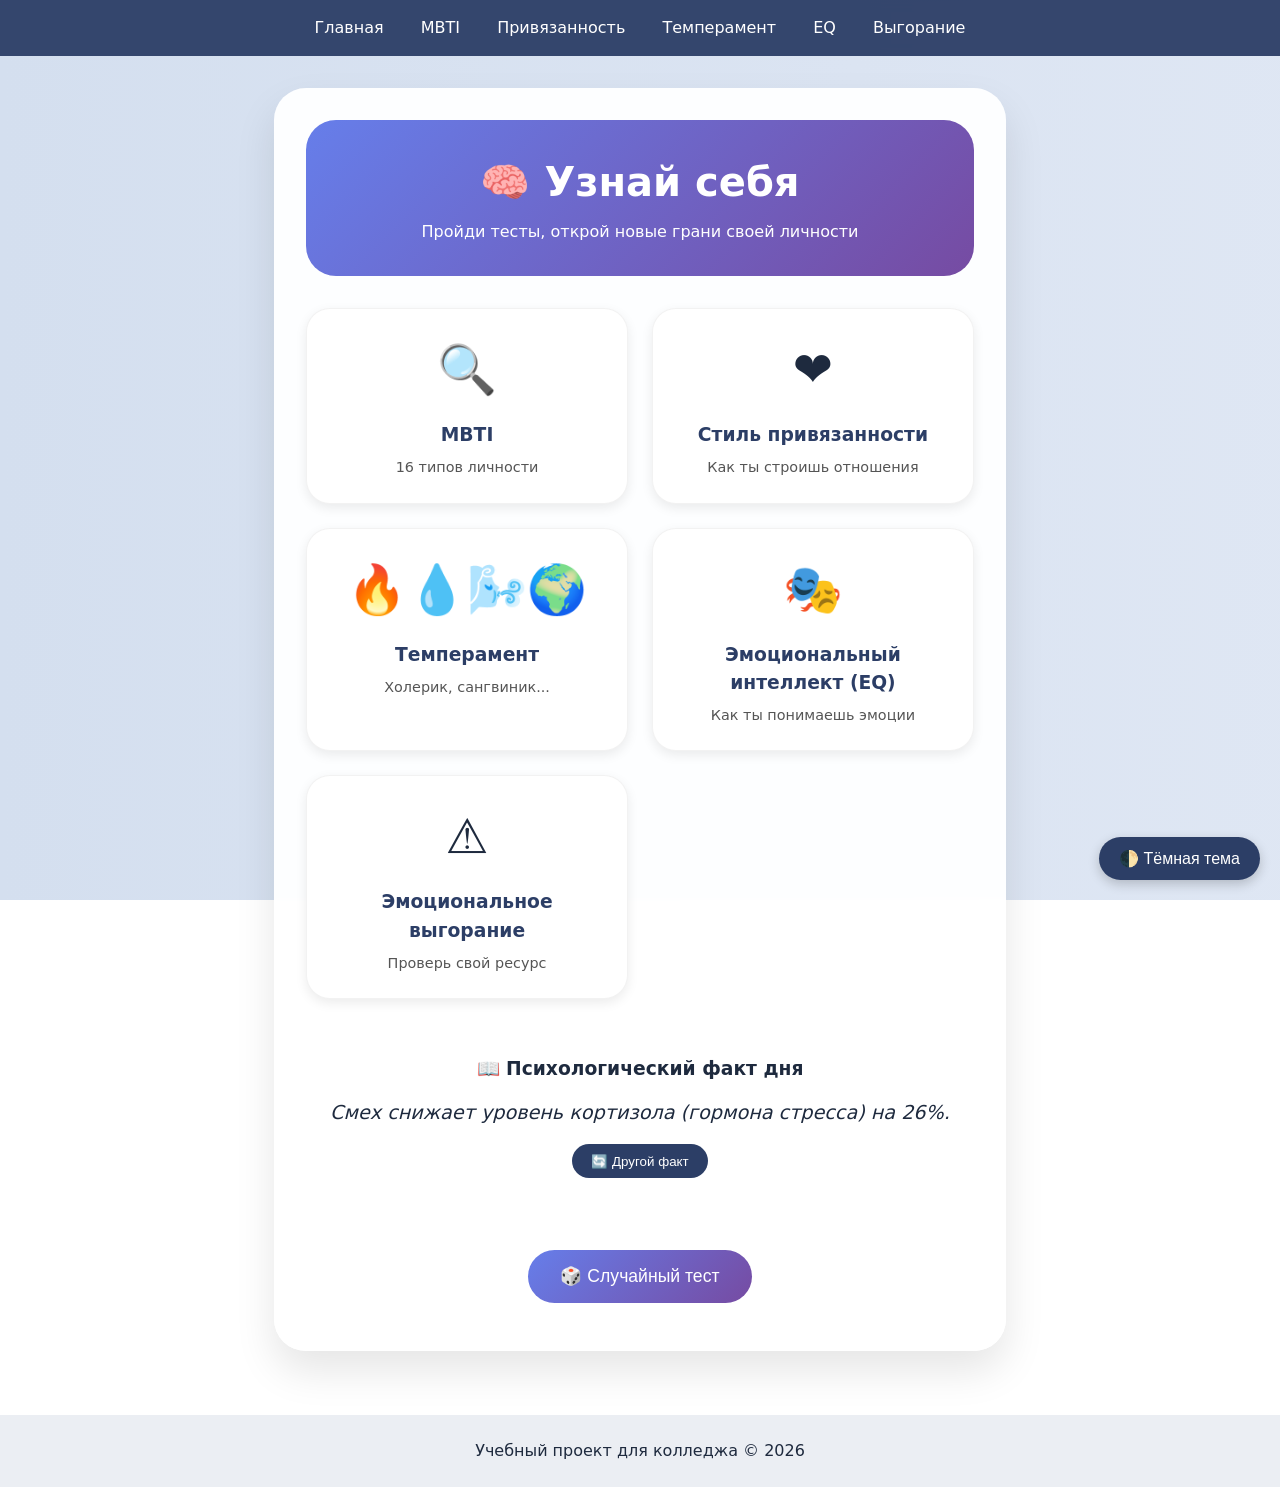
==== index.html @ 81d7da12 "Add files via upload" ====
<!DOCTYPE html>
<html lang="ru">
<head>
    <meta charset="UTF-8">
    <meta name="viewport" content="width=device-width, initial-scale=1.0">
    <title>Психотест | Самопознание</title>
    <link rel="stylesheet" href="style.css">
    <style>
        .hero {
            text-align: center;
            padding: 2rem 1rem;
            background: linear-gradient(135deg, #667eea, #764ba2);
            border-radius: 30px;
            color: white;
            margin-bottom: 2rem;
        }
        .hero h1 { color: white; font-size: 2.5rem; margin-bottom: 0.5rem; }
        .cards-grid {
            display: grid;
            grid-template-columns: repeat(auto-fit, minmax(260px, 1fr));
            gap: 1.5rem;
            margin: 2rem 0;
        }
        .test-card {
            background: var(--card-bg-solid);
            border-radius: 24px;
            padding: 1.5rem;
            transition: all 0.3s ease;
            text-align: center;
            text-decoration: none;
            color: var(--text-color);
            display: block;
            border: 1px solid var(--border-color);
        }
        .test-card:hover { transform: translateY(-8px); box-shadow: 0 20px 30px -10px rgba(0,0,0,0.2); }
        .test-icon { font-size: 3rem; margin-bottom: 1rem; }
        .test-card h3 { margin: 0.5rem 0; color: #2c3e66; }
        body.dark .test-card h3 { color: #8ab3cf; }
        .fact-section {
            background: var(--fact-bg);
            border-radius: 24px;
            padding: 1.5rem;
            margin: 2rem 0;
            text-align: center;
            backdrop-filter: blur(4px);
        }
        .fact-text { font-size: 1.2rem; font-style: italic; margin: 1rem 0; color: var(--text-color); }
        .random-test-btn {
            background: linear-gradient(135deg, #667eea, #764ba2);
            border: none;
            padding: 1rem 2rem;
            font-size: 1.1rem;
            margin: 1rem auto;
            display: inline-block;
            width: auto;
        }
        .saved-result-section {
            background: var(--card-bg-solid);
            border-radius: 24px;
            padding: 1rem;
            margin-bottom: 2rem;
            text-align: center;
            border: 1px solid var(--border-color);
        }
    </style>
</head>
<body>
    <header>
        <nav>
            <a href="index.html">Главная</a>
            <a href="mbti.html">MBTI</a>
            <a href="attachment.html">Привязанность</a>
            <a href="temperament.html">Темперамент</a>
            <a href="eq-test.html">EQ</a>
            <a href="burnout-test.html">Выгорание</a>
        </nav>
    </header>
    <main>
        <div class="hero">
            <h1>🧠 Узнай себя</h1>
            <p>Пройди тесты, открой новые грани своей личности</p>
        </div>

        <!-- Блок с сохранённым результатом MBTI -->
        <div id="saved-result" class="saved-result-section" style="display: none;"></div>

        <div class="cards-grid">
            <a href="mbti.html" class="test-card"><div class="test-icon">🔍</div><h3>MBTI</h3><p>16 типов личности</p></a>
            <a href="attachment.html" class="test-card"><div class="test-icon">❤️</div><h3>Стиль привязанности</h3><p>Как ты строишь отношения</p></a>
            <a href="temperament.html" class="test-card"><div class="test-icon">🔥💧🌬️🌍</div><h3>Темперамент</h3><p>Холерик, сангвиник...</p></a>
            <a href="eq-test.html" class="test-card"><div class="test-icon">🎭</div><h3>Эмоциональный интеллект (EQ)</h3><p>Как ты понимаешь эмоции</p></a>
            <a href="burnout-test.html" class="test-card"><div class="test-icon">⚠️</div><h3>Эмоциональное выгорание</h3><p>Проверь свой ресурс</p></a>
        </div>

        <div class="fact-section">
            <h3>📖 Психологический факт дня</h3>
            <div class="fact-text" id="factDisplay">Загрузка...</div>
            <button class="refresh-fact" onclick="showRandomFact()">🔄 Другой факт</button>
        </div>

        <div style="text-align: center;">
            <button class="random-test-btn" onclick="randomTest()">🎲 Случайный тест</button>
        </div>
    </main>
    <footer><p>Учебный проект для колледжа © 2026</p></footer>

    <!-- Кнопка переключения темы -->
    <button class="theme-toggle" onclick="toggleTheme()">🌓 Тёмная тема</button>

    <script>
        const facts = [
            "Люди с высокой самооценкой реже страдают от депрессии.",
            "Смех снижает уровень кортизола (гормона стресса) на 26%.",
            "Оптимисты живут в среднем на 7-10 лет дольше пессимистов.",
            "Мозг обрабатывает визуальную информацию в 60 000 раз быстрее, чем текст.",
            "Объятия повышают уровень окситоцина и снижают тревожность.",
            "Ведение дневника благодарности улучшает качество сна.",
            "Люди, которые читают художественную литературу, лучше понимают эмоции других.",
            "Цвет синий снижает частоту пульса и успокаивает.",
            "Прогулки на природе в течение 20 минут снижают уровень стресса.",
            "Самодисциплина важнее IQ для достижения успеха."
        ];

        function showRandomFact() {
            const randomIndex = Math.floor(Math.random() * facts.length);
            document.getElementById("factDisplay").textContent = facts[randomIndex];
        }

        function randomTest() {
            const tests = ["mbti.html", "attachment.html", "temperament.html", "eq-test.html", "burnout-test.html"];
            window.location.href = tests[Math.floor(Math.random() * tests.length)];
        }

        // Тёмная тема
        function toggleTheme() {
            document.body.classList.toggle('dark');
            const btn = document.querySelector('.theme-toggle');
            if (document.body.classList.contains('dark')) {
                btn.textContent = '☀️ Светлая тема';
                localStorage.setItem('theme', 'dark');
            } else {
                btn.textContent = '🌓 Тёмная тема';
                localStorage.setItem('theme', 'light');
            }
        }

        // Загрузка сохранённой темы
        const savedTheme = localStorage.getItem('theme');
        if (savedTheme === 'dark') {
            document.body.classList.add('dark');
            document.querySelector('.theme-toggle').textContent = '☀️ Светлая тема';
        }

        // Загрузка сохранённого результата MBTI
        const savedType = localStorage.getItem('lastMBTI');
        const savedDesc = localStorage.getItem('lastMBTIdesc');
        if (savedType && savedDesc) {
            const savedDiv = document.getElementById('saved-result');
            savedDiv.style.display = 'block';
            savedDiv.innerHTML = `
                <strong>📊 Ваш последний результат MBTI:</strong> ${savedType}<br>
                <small>${savedDesc.substring(0, 120)}...</small><br>
                <a href="mbti.html" style="color: #4a6fa5;">Пройти заново →</a>
            `;
        }

        showRandomFact();
    </script>
</body>
</html>
---- style.css ----
* {
    margin: 0;
    padding: 0;
    box-sizing: border-box;
}

/* Светлая тема (по умолчанию) */
:root {
    --bg-gradient-start: #d4dfef;
    --bg-gradient-middle: #c8d5e8;
    --bg-gradient-end: #e2e9f5;
    --card-bg: rgba(255, 255, 255, 0.94);
    --text-color: #1e2a3e;
    --header-bg: rgba(44, 62, 102, 0.95);
    --nav-link: white;
    --card-bg-solid: white;
    --border-color: rgba(0,0,0,0.05);
    --btn-bg: #2c3e66;
    --btn-hover: #1e3a5f;
    --footer-bg: rgba(233, 237, 242, 0.9);
    --fact-bg: rgba(255, 255, 255, 0.85);
    --result-bg: linear-gradient(135deg, #eef2fa, #e8edf5);
}

/* Тёмная тема */
body.dark {
    --bg-gradient-start: #1a1a2e;
    --bg-gradient-middle: #16213e;
    --bg-gradient-end: #0f3460;
    --card-bg: rgba(30, 30, 50, 0.95);
    --text-color: #e0e0e0;
    --header-bg: rgba(10, 15, 30, 0.95);
    --nav-link: #ddd;
    --card-bg-solid: #1e1e2e;
    --border-color: rgba(255,255,255,0.1);
    --btn-bg: #4a6fa5;
    --btn-hover: #6b8cae;
    --footer-bg: rgba(20, 20, 40, 0.9);
    --fact-bg: rgba(30, 30, 50, 0.85);
    --result-bg: linear-gradient(135deg, #1e2a3a, #162030);
}

body {
    font-family: system-ui, -apple-system, 'Segoe UI', Roboto, sans-serif;
    color: var(--text-color);
    line-height: 1.5;
    min-height: 100vh;
    display: flex;
    flex-direction: column;
    background: linear-gradient(270deg, var(--bg-gradient-start), var(--bg-gradient-middle), var(--bg-gradient-end), var(--bg-gradient-start));
    background-size: 400% 400%;
    animation: gradientShift 15s ease infinite;
    background-attachment: fixed;
    transition: background 0.3s, color 0.3s;
}

@keyframes gradientShift {
    0% { background-position: 0% 50%; }
    50% { background-position: 100% 50%; }
    100% { background-position: 0% 50%; }
}

header {
    background: var(--header-bg);
    backdrop-filter: blur(5px);
    padding: 1rem;
    text-align: center;
    position: sticky;
    top: 0;
    z-index: 100;
    transition: background 0.3s;
}

nav a {
    color: var(--nav-link);
    margin: 0 1rem;
    text-decoration: none;
    font-weight: 500;
    transition: all 0.3s;
    display: inline-block;
}

nav a:hover {
    text-decoration: underline;
    transform: translateY(-2px);
}

/* Кнопка переключения темы */
.theme-toggle {
    position: fixed;
    bottom: 20px;
    right: 20px;
    background: var(--btn-bg);
    color: white;
    border: none;
    border-radius: 50px;
    padding: 12px 20px;
    cursor: pointer;
    z-index: 1000;
    font-size: 1rem;
    box-shadow: 0 4px 12px rgba(0,0,0,0.2);
    transition: all 0.3s;
}

.theme-toggle:hover {
    transform: scale(1.05);
    background: var(--btn-hover);
}

main {
    flex: 1;
    max-width: 900px;
    margin: 2rem auto;
    padding: 2rem;
    background: var(--card-bg);
    backdrop-filter: blur(2px);
    border-radius: 32px;
    box-shadow: 0 20px 40px rgba(0, 0, 0, 0.1);
    min-height: 60vh;
    transition: background 0.3s;
}

h1 {
    font-size: 2rem;
    margin-bottom: 1.5rem;
    color: #1e466e;
    text-align: center;
}

body.dark h1 {
    color: #8ab3cf;
}

ul {
    list-style: none;
    padding: 0;
}
li {
    margin: 1rem 0;
}
.button {
    display: inline-block;
    background: var(--btn-bg);
    color: white;
    padding: 0.75rem 1.5rem;
    border-radius: 40px;
    text-decoration: none;
    font-weight: bold;
    transition: all 0.3s;
}
.button:hover {
    background: var(--btn-hover);
    transform: translateY(-2px);
    box-shadow: 0 5px 15px rgba(0,0,0,0.2);
}

footer {
    text-align: center;
    padding: 1.5rem;
    background: var(--footer-bg);
    margin-top: 2rem;
    transition: background 0.3s;
}

.cards-grid {
    display: grid;
    grid-template-columns: repeat(auto-fit, minmax(260px, 1fr));
    gap: 1.5rem;
    margin: 2rem 0;
}

.test-card {
    background: var(--card-bg-solid);
    border-radius: 24px;
    padding: 1.5rem;
    transition: all 0.3s ease;
    text-align: center;
    text-decoration: none;
    color: var(--text-color);
    display: block;
    box-shadow: 0 4px 12px rgba(0,0,0,0.08);
    border: 1px solid var(--border-color);
}

.test-card:hover {
    transform: translateY(-8px);
    box-shadow: 0 20px 30px -10px rgba(0,0,0,0.2);
}

.test-icon {
    font-size: 3rem;
    margin-bottom: 1rem;
}

.test-card h3 {
    margin: 0.5rem 0;
    color: #2c3e66;
}

body.dark .test-card h3 {
    color: #8ab3cf;
}

.test-card p {
    font-size: 0.9rem;
    color: #555;
}

body.dark .test-card p {
    color: #aaa;
}

.question-card {
    background: var(--card-bg-solid);
    border-radius: 20px;
    padding: 1.5rem;
    margin-bottom: 1.5rem;
    box-shadow: 0 4px 12px rgba(0,0,0,0.08);
    border: 1px solid var(--border-color);
}

.options-row {
    display: flex;
    gap: 0.75rem;
    flex-wrap: wrap;
    margin-top: 1rem;
}

.opt-btn, .score-btn {
    padding: 0.7rem 1.2rem;
    border: 1px solid #ccc;
    border-radius: 40px;
    background: #f9f9f9;
    cursor: pointer;
    transition: all 0.2s;
    text-align: center;
    font-size: 0.95rem;
    color: #1e2a3e;
}

body.dark .opt-btn, body.dark .score-btn {
    background: #2a2a3e;
    border-color: #4a4a6a;
    color: #e0e0e0;
}

.opt-btn:hover, .score-btn:hover {
    background: #e0e7ff;
    border-color: #2c3e66;
    transform: scale(1.02);
}

body.dark .opt-btn:hover, body.dark .score-btn:hover {
    background: #4a6fa5;
    border-color: #8ab3cf;
}

.result-area {
    background: var(--result-bg);
    border-radius: 24px;
    padding: 1.5rem;
    margin-top: 2rem;
    text-align: center;
}

button {
    padding: 0.6rem 1.2rem;
    background: var(--btn-bg);
    color: white;
    border: none;
    border-radius: 40px;
    cursor: pointer;
    transition: all 0.2s;
}

button:hover {
    background: var(--btn-hover);
    transform: scale(1.02);
}

.type-name {
    font-size: 1.8rem;
    font-weight: bold;
    color: #1e466e;
    margin-bottom: 1rem;
}

body.dark .type-name {
    color: #8ab3cf;
}

.fact-section {
    background: var(--fact-bg);
    border-radius: 24px;
    padding: 1.5rem;
    margin: 2rem 0;
    text-align: center;
    backdrop-filter: blur(4px);
    transition: background 0.3s;
}

.fact-text {
    font-size: 1.2rem;
    font-style: italic;
    margin: 1rem 0;
    color: var(--text-color);
}

.random-test-btn {
    background: linear-gradient(135deg, #667eea, #764ba2);
    border: none;
    padding: 1rem 2rem;
    font-size: 1.1rem;
    margin: 1rem auto;
    display: inline-block;
    width: auto;
}

/* Секция сохранённого результата */
.saved-result-section {
    background: var(--card-bg-solid);
    border-radius: 24px;
    padding: 1rem;
    margin-bottom: 2rem;
    text-align: center;
    border: 1px solid var(--border-color);
}
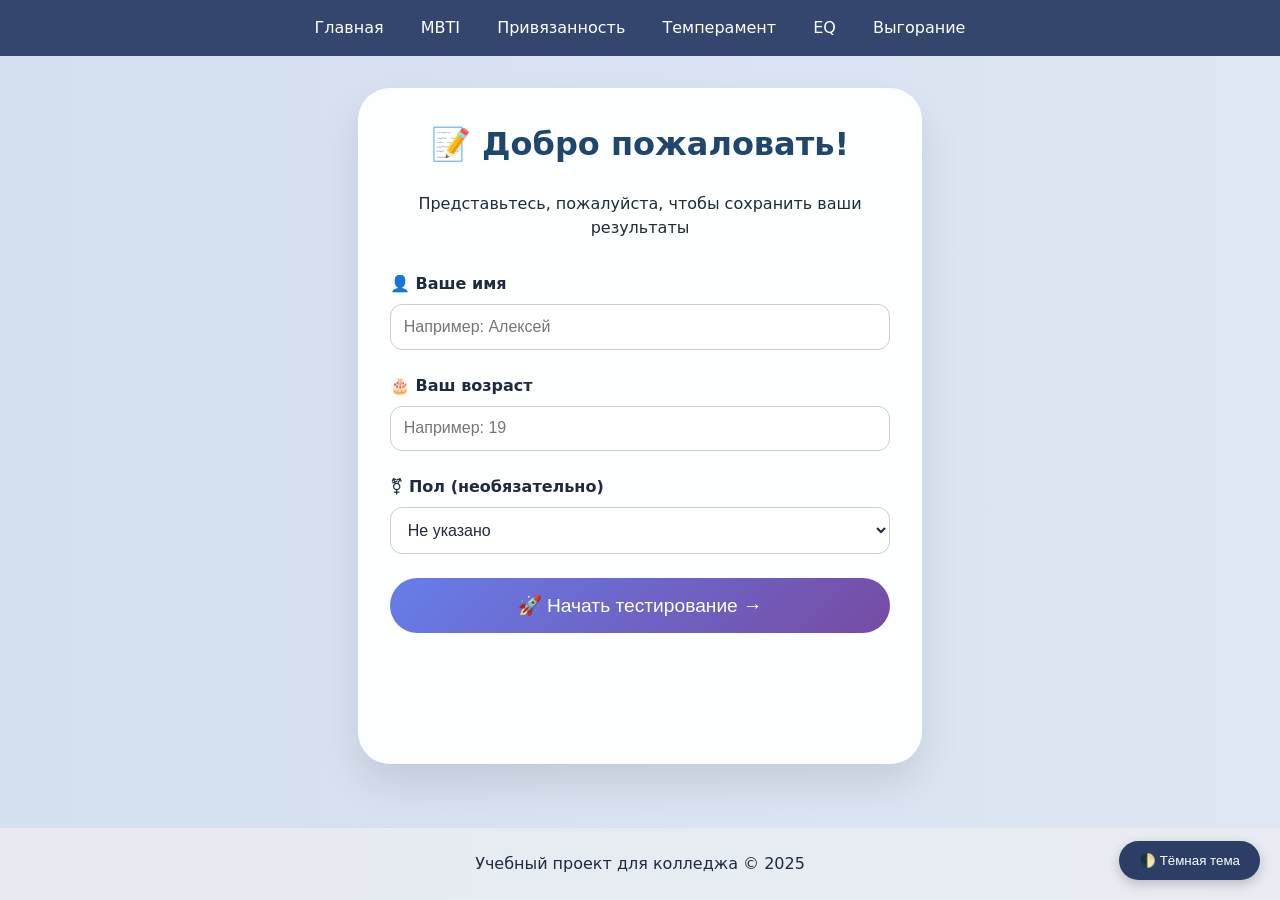
==== commit 344dc842: "1.0.0 Новая версия сайта с регистрацией и личным кабинетом." ====
--- a/index.html
+++ b/index.html
@@ -15,12 +15,14 @@
             margin-bottom: 2rem;
         }
         .hero h1 { color: white; font-size: 2.5rem; margin-bottom: 0.5rem; }
+        
         .cards-grid {
             display: grid;
             grid-template-columns: repeat(auto-fit, minmax(260px, 1fr));
             gap: 1.5rem;
             margin: 2rem 0;
         }
+        
         .test-card {
             background: var(--card-bg-solid);
             border-radius: 24px;
@@ -32,10 +34,12 @@
             display: block;
             border: 1px solid var(--border-color);
         }
+        
         .test-card:hover { transform: translateY(-8px); box-shadow: 0 20px 30px -10px rgba(0,0,0,0.2); }
         .test-icon { font-size: 3rem; margin-bottom: 1rem; }
         .test-card h3 { margin: 0.5rem 0; color: #2c3e66; }
         body.dark .test-card h3 { color: #8ab3cf; }
+        
         .fact-section {
             background: var(--fact-bg);
             border-radius: 24px;
@@ -44,7 +48,9 @@
             text-align: center;
             backdrop-filter: blur(4px);
         }
+        
         .fact-text { font-size: 1.2rem; font-style: italic; margin: 1rem 0; color: var(--text-color); }
+        
         .random-test-btn {
             background: linear-gradient(135deg, #667eea, #764ba2);
             border: none;
@@ -54,14 +60,21 @@
             display: inline-block;
             width: auto;
         }
-        .saved-result-section {
-            background: var(--card-bg-solid);
+        
+        .user-greeting {
+            background: linear-gradient(135deg, #667eea20, #764ba220);
             border-radius: 24px;
-            padding: 1rem;
+            padding: 1rem 1.5rem;
             margin-bottom: 2rem;
-            text-align: center;
-            border: 1px solid var(--border-color);
+            display: flex;
+            justify-content: space-between;
+            align-items: center;
+            flex-wrap: wrap;
         }
+        
+        .logout-btn { background: #e74c3c; padding: 0.5rem 1rem; border: none; border-radius: 40px; color: white; cursor: pointer; }
+        .profile-link { background: #2c3e66; padding: 0.5rem 1rem; border-radius: 40px; color: white; text-decoration: none; margin-right: 1rem; }
+        .greeting-buttons { display: flex; gap: 0.5rem; align-items: center; }
     </style>
 </head>
 <body>
@@ -73,17 +86,24 @@
             <a href="temperament.html">Темперамент</a>
             <a href="eq-test.html">EQ</a>
             <a href="burnout-test.html">Выгорание</a>
+            <a href="profile.html">📊 Мои результаты</a>
         </nav>
     </header>
+    
     <main>
+        <div id="userGreeting" class="user-greeting" style="display: none;">
+            <div id="userInfo"></div>
+            <div class="greeting-buttons">
+                <a href="profile.html" class="profile-link">📊 Мои результаты</a>
+                <button class="logout-btn" onclick="logout()">🚪 Выйти</button>
+            </div>
+        </div>
+        
         <div class="hero">
             <h1>🧠 Узнай себя</h1>
             <p>Пройди тесты, открой новые грани своей личности</p>
         </div>
-
-        <!-- Блок с сохранённым результатом MBTI -->
-        <div id="saved-result" class="saved-result-section" style="display: none;"></div>
-
+        
         <div class="cards-grid">
             <a href="mbti.html" class="test-card"><div class="test-icon">🔍</div><h3>MBTI</h3><p>16 типов личности</p></a>
             <a href="attachment.html" class="test-card"><div class="test-icon">❤️</div><h3>Стиль привязанности</h3><p>Как ты строишь отношения</p></a>
@@ -91,20 +111,19 @@
             <a href="eq-test.html" class="test-card"><div class="test-icon">🎭</div><h3>Эмоциональный интеллект (EQ)</h3><p>Как ты понимаешь эмоции</p></a>
             <a href="burnout-test.html" class="test-card"><div class="test-icon">⚠️</div><h3>Эмоциональное выгорание</h3><p>Проверь свой ресурс</p></a>
         </div>
-
+        
         <div class="fact-section">
             <h3>📖 Психологический факт дня</h3>
             <div class="fact-text" id="factDisplay">Загрузка...</div>
             <button class="refresh-fact" onclick="showRandomFact()">🔄 Другой факт</button>
         </div>
-
+        
         <div style="text-align: center;">
             <button class="random-test-btn" onclick="randomTest()">🎲 Случайный тест</button>
         </div>
     </main>
-    <footer><p>Учебный проект для колледжа © 2026</p></footer>
-
-    <!-- Кнопка переключения темы -->
+    
+    <footer><p>Учебный проект для колледжа © 2025</p></footer>
     <button class="theme-toggle" onclick="toggleTheme()">🌓 Тёмная тема</button>
 
     <script>
@@ -120,18 +139,34 @@
             "Прогулки на природе в течение 20 минут снижают уровень стресса.",
             "Самодисциплина важнее IQ для достижения успеха."
         ];
-
+        
         function showRandomFact() {
             const randomIndex = Math.floor(Math.random() * facts.length);
             document.getElementById("factDisplay").textContent = facts[randomIndex];
         }
-
+        
         function randomTest() {
             const tests = ["mbti.html", "attachment.html", "temperament.html", "eq-test.html", "burnout-test.html"];
             window.location.href = tests[Math.floor(Math.random() * tests.length)];
         }
-
-        // Тёмная тема
+        
+        function loadUserData() {
+            const isRegistered = localStorage.getItem('isRegistered');
+            const user = JSON.parse(localStorage.getItem('currentUser'));
+            if (isRegistered === 'true' && user) {
+                document.getElementById('userGreeting').style.display = 'flex';
+                document.getElementById('userInfo').innerHTML = `👋 <strong>${user.name}</strong>, ${user.age} лет ${user.gender ? '· ' + user.gender : ''}`;
+            } else {
+                window.location.href = 'register.html';
+            }
+        }
+        
+        function logout() {
+            localStorage.removeItem('isRegistered');
+            localStorage.removeItem('currentUser');
+            window.location.href = 'register.html';
+        }
+        
         function toggleTheme() {
             document.body.classList.toggle('dark');
             const btn = document.querySelector('.theme-toggle');
@@ -143,27 +178,14 @@
                 localStorage.setItem('theme', 'light');
             }
         }
-
-        // Загрузка сохранённой темы
+        
         const savedTheme = localStorage.getItem('theme');
         if (savedTheme === 'dark') {
             document.body.classList.add('dark');
             document.querySelector('.theme-toggle').textContent = '☀️ Светлая тема';
         }
-
-        // Загрузка сохранённого результата MBTI
-        const savedType = localStorage.getItem('lastMBTI');
-        const savedDesc = localStorage.getItem('lastMBTIdesc');
-        if (savedType && savedDesc) {
-            const savedDiv = document.getElementById('saved-result');
-            savedDiv.style.display = 'block';
-            savedDiv.innerHTML = `
-                <strong>📊 Ваш последний результат MBTI:</strong> ${savedType}<br>
-                <small>${savedDesc.substring(0, 120)}...</small><br>
-                <a href="mbti.html" style="color: #4a6fa5;">Пройти заново →</a>
-            `;
-        }
-
+        
+        loadUserData();
         showRandomFact();
     </script>
 </body>
--- a/style.css
+++ b/style.css
@@ -4,7 +4,6 @@
     box-sizing: border-box;
 }
 
-/* Светлая тема (по умолчанию) */
 :root {
     --bg-gradient-start: #d4dfef;
     --bg-gradient-middle: #c8d5e8;
@@ -12,7 +11,6 @@
     --card-bg: rgba(255, 255, 255, 0.94);
     --text-color: #1e2a3e;
     --header-bg: rgba(44, 62, 102, 0.95);
-    --nav-link: white;
     --card-bg-solid: white;
     --border-color: rgba(0,0,0,0.05);
     --btn-bg: #2c3e66;
@@ -22,7 +20,6 @@
     --result-bg: linear-gradient(135deg, #eef2fa, #e8edf5);
 }
 
-/* Тёмная тема */
 body.dark {
     --bg-gradient-start: #1a1a2e;
     --bg-gradient-middle: #16213e;
@@ -30,7 +27,6 @@
     --card-bg: rgba(30, 30, 50, 0.95);
     --text-color: #e0e0e0;
     --header-bg: rgba(10, 15, 30, 0.95);
-    --nav-link: #ddd;
     --card-bg-solid: #1e1e2e;
     --border-color: rgba(255,255,255,0.1);
     --btn-bg: #4a6fa5;
@@ -68,11 +64,10 @@
     position: sticky;
     top: 0;
     z-index: 100;
-    transition: background 0.3s;
 }
 
 nav a {
-    color: var(--nav-link);
+    color: white;
     margin: 0 1rem;
     text-decoration: none;
     font-weight: 500;
@@ -85,7 +80,6 @@
     transform: translateY(-2px);
 }
 
-/* Кнопка переключения темы */
 .theme-toggle {
     position: fixed;
     bottom: 20px;
@@ -97,14 +91,7 @@
     padding: 12px 20px;
     cursor: pointer;
     z-index: 1000;
-    font-size: 1rem;
     box-shadow: 0 4px 12px rgba(0,0,0,0.2);
-    transition: all 0.3s;
-}
-
-.theme-toggle:hover {
-    transform: scale(1.05);
-    background: var(--btn-hover);
 }
 
 main {
@@ -117,7 +104,6 @@
     border-radius: 32px;
     box-shadow: 0 20px 40px rgba(0, 0, 0, 0.1);
     min-height: 60vh;
-    transition: background 0.3s;
 }
 
 h1 {
@@ -131,13 +117,6 @@
     color: #8ab3cf;
 }
 
-ul {
-    list-style: none;
-    padding: 0;
-}
-li {
-    margin: 1rem 0;
-}
 .button {
     display: inline-block;
     background: var(--btn-bg);
@@ -148,10 +127,10 @@
     font-weight: bold;
     transition: all 0.3s;
 }
+
 .button:hover {
     background: var(--btn-hover);
     transform: translateY(-2px);
-    box-shadow: 0 5px 15px rgba(0,0,0,0.2);
 }
 
 footer {
@@ -159,55 +138,6 @@
     padding: 1.5rem;
     background: var(--footer-bg);
     margin-top: 2rem;
-    transition: background 0.3s;
-}
-
-.cards-grid {
-    display: grid;
-    grid-template-columns: repeat(auto-fit, minmax(260px, 1fr));
-    gap: 1.5rem;
-    margin: 2rem 0;
-}
-
-.test-card {
-    background: var(--card-bg-solid);
-    border-radius: 24px;
-    padding: 1.5rem;
-    transition: all 0.3s ease;
-    text-align: center;
-    text-decoration: none;
-    color: var(--text-color);
-    display: block;
-    box-shadow: 0 4px 12px rgba(0,0,0,0.08);
-    border: 1px solid var(--border-color);
-}
-
-.test-card:hover {
-    transform: translateY(-8px);
-    box-shadow: 0 20px 30px -10px rgba(0,0,0,0.2);
-}
-
-.test-icon {
-    font-size: 3rem;
-    margin-bottom: 1rem;
-}
-
-.test-card h3 {
-    margin: 0.5rem 0;
-    color: #2c3e66;
-}
-
-body.dark .test-card h3 {
-    color: #8ab3cf;
-}
-
-.test-card p {
-    font-size: 0.9rem;
-    color: #555;
-}
-
-body.dark .test-card p {
-    color: #aaa;
 }
 
 .question-card {
@@ -234,8 +164,6 @@
     cursor: pointer;
     transition: all 0.2s;
     text-align: center;
-    font-size: 0.95rem;
-    color: #1e2a3e;
 }
 
 body.dark .opt-btn, body.dark .score-btn {
@@ -246,13 +174,7 @@
 
 .opt-btn:hover, .score-btn:hover {
     background: #e0e7ff;
-    border-color: #2c3e66;
     transform: scale(1.02);
-}
-
-body.dark .opt-btn:hover, body.dark .score-btn:hover {
-    background: #4a6fa5;
-    border-color: #8ab3cf;
 }
 
 .result-area {
@@ -270,12 +192,6 @@
     border: none;
     border-radius: 40px;
     cursor: pointer;
-    transition: all 0.2s;
-}
-
-button:hover {
-    background: var(--btn-hover);
-    transform: scale(1.02);
 }
 
 .type-name {
@@ -287,41 +203,4 @@
 
 body.dark .type-name {
     color: #8ab3cf;
-}
-
-.fact-section {
-    background: var(--fact-bg);
-    border-radius: 24px;
-    padding: 1.5rem;
-    margin: 2rem 0;
-    text-align: center;
-    backdrop-filter: blur(4px);
-    transition: background 0.3s;
-}
-
-.fact-text {
-    font-size: 1.2rem;
-    font-style: italic;
-    margin: 1rem 0;
-    color: var(--text-color);
-}
-
-.random-test-btn {
-    background: linear-gradient(135deg, #667eea, #764ba2);
-    border: none;
-    padding: 1rem 2rem;
-    font-size: 1.1rem;
-    margin: 1rem auto;
-    display: inline-block;
-    width: auto;
-}
-
-/* Секция сохранённого результата */
-.saved-result-section {
-    background: var(--card-bg-solid);
-    border-radius: 24px;
-    padding: 1rem;
-    margin-bottom: 2rem;
-    text-align: center;
-    border: 1px solid var(--border-color);
 }
